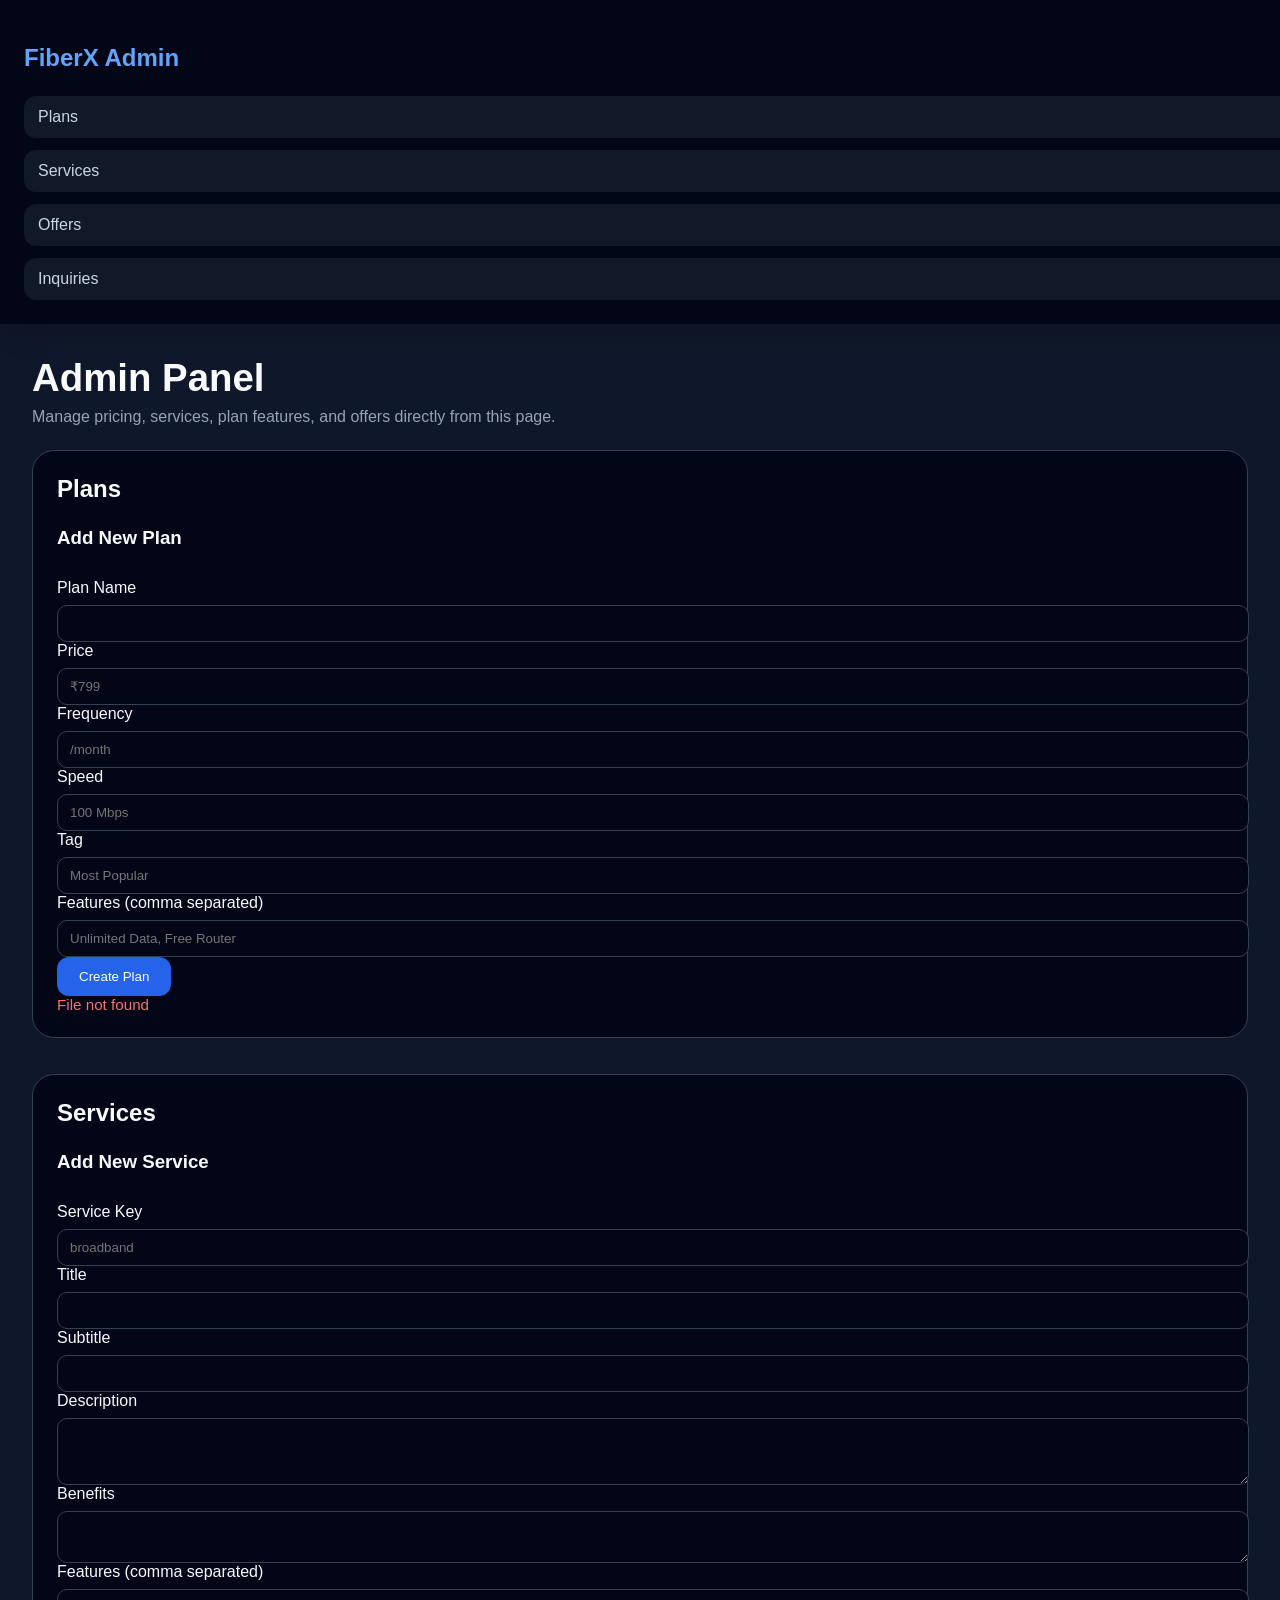
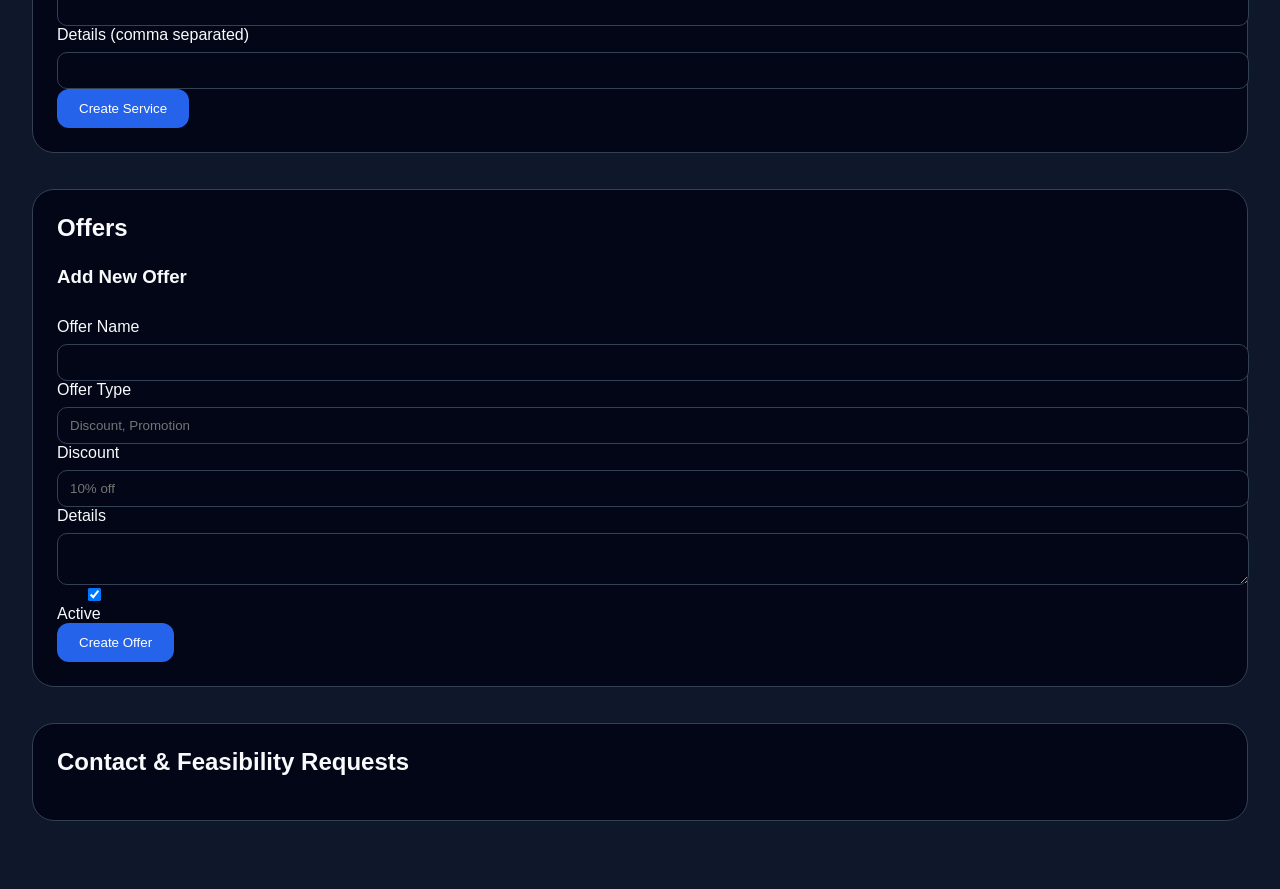
==== frontend/admin.html @ d6146feb "Initial commit" ====
<!DOCTYPE html>
<html lang="en">
<head>
    <meta charset="UTF-8">
    <meta name="viewport" content="width=device-width, initial-scale=1.0">
    <title>FiberX Admin Panel</title>
    <link rel="stylesheet" href="styles/admin.css">
</head>
<body>
<div class="sidebar">
    <h2>FiberX Admin</h2>
    <nav>
        <a href="#plans-section">Plans</a>
        <a href="#services-section">Services</a>
        <a href="#offers-section">Offers</a>
        <a href="#inquiries-section">Inquiries</a>
    </nav>
</div>

<div class="main">
    <div class="admin-header">
        <h1>Admin Panel</h1>
        <p>Manage pricing, services, plan features, and offers directly from this page.</p>
    </div>

    <section class="admin-section" id="plans-section">
        <h2>Plans</h2>
        <div id="plan-list"></div>
        <div class="form-panel">
            <h3>Add New Plan</h3>
            <form id="plan-add-form">
                <div class="form-row">
                    <label>Plan Name</label>
                    <input type="text" id="plan-name" required>
                </div>
                <div class="form-row">
                    <label>Price</label>
                    <input type="text" id="plan-price" placeholder="₹799" required>
                </div>
                <div class="form-row">
                    <label>Frequency</label>
                    <input type="text" id="plan-frequency" placeholder="/month" required>
                </div>
                <div class="form-row">
                    <label>Speed</label>
                    <input type="text" id="plan-speed" placeholder="100 Mbps" required>
                </div>
                <div class="form-row">
                    <label>Tag</label>
                    <input type="text" id="plan-tag" placeholder="Most Popular">
                </div>
                <div class="form-row">
                    <label>Features (comma separated)</label>
                    <input type="text" id="plan-features" placeholder="Unlimited Data, Free Router">
                </div>
                <button type="submit" class="btn">Create Plan</button>
                <p id="plan-add-status" class="status"></p>
            </form>
        </div>
    </section>

    <section class="admin-section" id="services-section">
        <h2>Services</h2>
        <div id="service-list"></div>
        <div class="form-panel">
            <h3>Add New Service</h3>
            <form id="service-add-form">
                <div class="form-row">
                    <label>Service Key</label>
                    <input type="text" id="service-key" placeholder="broadband" required>
                </div>
                <div class="form-row">
                    <label>Title</label>
                    <input type="text" id="service-title" required>
                </div>
                <div class="form-row">
                    <label>Subtitle</label>
                    <input type="text" id="service-subtitle" required>
                </div>
                <div class="form-row">
                    <label>Description</label>
                    <textarea id="service-description" rows="3"></textarea>
                </div>
                <div class="form-row">
                    <label>Benefits</label>
                    <textarea id="service-benefits" rows="2"></textarea>
                </div>
                <div class="form-row">
                    <label>Features (comma separated)</label>
                    <input type="text" id="service-features">
                </div>
                <div class="form-row">
                    <label>Details (comma separated)</label>
                    <input type="text" id="service-details">
                </div>
                <button type="submit" class="btn">Create Service</button>
                <p id="service-add-status" class="status"></p>
            </form>
        </div>
    </section>

    <section class="admin-section" id="offers-section">
        <h2>Offers</h2>
        <div id="offer-list"></div>
        <div class="form-panel">
            <h3>Add New Offer</h3>
            <form id="offer-add-form">
                <div class="form-row">
                    <label>Offer Name</label>
                    <input type="text" id="offer-name" required>
                </div>
                <div class="form-row">
                    <label>Offer Type</label>
                    <input type="text" id="offer-type" placeholder="Discount, Promotion">
                </div>
                <div class="form-row">
                    <label>Discount</label>
                    <input type="text" id="offer-discount" placeholder="10% off">
                </div>
                <div class="form-row">
                    <label>Details</label>
                    <textarea id="offer-details" rows="2"></textarea>
                </div>
                <div class="form-row checkbox-row">
                    <label><input type="checkbox" id="offer-active" checked> Active</label>
                </div>
                <button type="submit" class="btn">Create Offer</button>
                <p id="offer-add-status" class="status"></p>
            </form>
        </div>
    </section>

    <section class="admin-section" id="inquiries-section">
        <h2>Contact & Feasibility Requests</h2>
        <div id="inquiry-list"></div>
    </section>
</div>

<script src="js/admin.js"></script>
</body>
</html>
---- frontend/styles/admin.css ----
body {
    margin: 0;
    font-family: Inter, Arial, sans-serif;
    background: #0f172a;
    color: #f8fafc;
    min-width: 1200px;
}

.sidebar {
    width: 250px;
    height: 100vh;
    background: #020617;
    position: fixed;
    padding: 24px;
    box-shadow: 4px 0 30px rgba(0, 0, 0, 0.25);
}

.sidebar h2 {
    color: #60a5fa;
    margin-bottom: 24px;
}

.sidebar nav {
    display: flex;
    flex-direction: column;
    gap: 12px;
}

.sidebar nav a {
    color: #cbd5e1;
    text-decoration: none;
    padding: 12px 14px;
    border-radius: 12px;
    background: #111827;
    transition: background 0.2s ease;
}

.sidebar nav a:hover {
    background: #1e293b;
}

.main {
    margin-left: 290px;
    padding: 32px;
    max-width: 1400px;
}

.admin-header h1 {
    margin: 0 0 8px;
    font-size: 2.4rem;
}

.admin-header p {
    margin: 0 0 24px;
    color: #94a3b8;
}

.admin-section {
    margin-bottom: 36px;
    padding: 24px;
    background: #020617;
    border: 1px solid #334155;
    border-radius: 22px;
}

.admin-section h2 {
    margin-top: 0;
    color: #f8fafc;
}

.admin-table {
    width: 100%;
    border-collapse: collapse;
    margin-top: 18px;
}

.admin-table th,
.admin-table td {
    border: 1px solid #334155;
    padding: 14px 12px;
    vertical-align: top;
}

.admin-table th {
    background: #0f172a;
    color: #cbd5e1;
    text-align: left;
}

.admin-table input,
.admin-table textarea,
.form-panel input,
.form-panel textarea,
.form-panel select {
    width: 100%;
    padding: 10px 12px;
    border-radius: 10px;
    border: 1px solid #334155;
    background: #020617;
    color: #e2e8f0;
}

.form-panel {
    margin-top: 24px;
    display: grid;
    gap: 18px;
}

.form-panel h3 {
    margin: 0 0 12px;
}

.form-row {
    display: grid;
    gap: 8px;
}

.form-row.checkbox-row {
    align-items: center;
    grid-template-columns: auto 1fr;
}

.btn {
    display: inline-flex;
    align-items: center;
    justify-content: center;
    border: none;
    border-radius: 12px;
    background: #2563eb;
    color: white;
    padding: 12px 22px;
    cursor: pointer;
    transition: background 0.2s ease;
}

.btn:hover {
    background: #1d4ed8;
}

.btn.secondary {
    background: #334155;
}

.btn.small {
    padding: 8px 14px;
    font-size: 0.95rem;
}

.status,
.message,
.error {
    margin: 0;
    font-size: 0.95rem;
}

.status {
    color: #94a3b8;
}

.message {
    color: #4ade80;
}

.error {
    color: #f87171;
}

@media (max-width: 1300px) {
    body {
        min-width: auto;
    }

    .main {
        margin-left: 0;
    }

    .sidebar {
        position: relative;
        width: 100%;
        height: auto;
    }
}
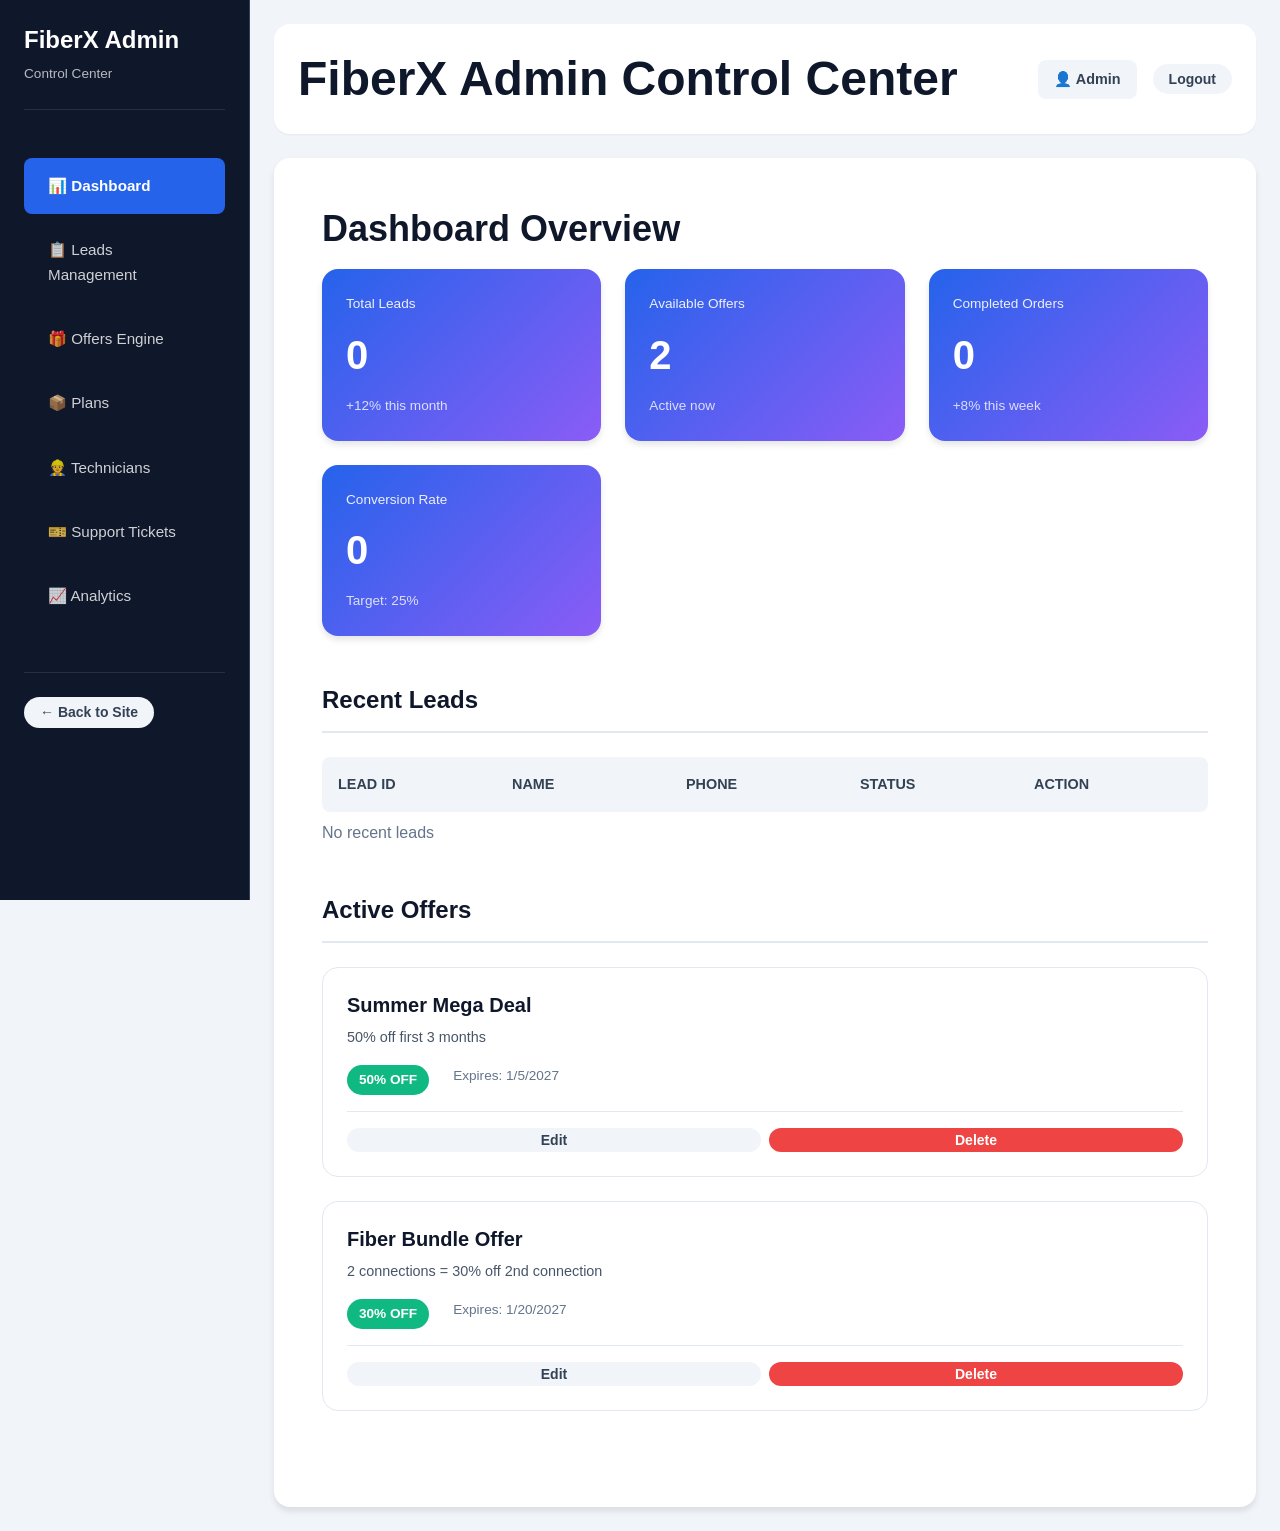
==== commit 27fc09f4: "just trying" ====
--- a/frontend/admin.html
+++ b/frontend/admin.html
@@ -1,141 +1,203 @@
 <!DOCTYPE html>
 <html lang="en">
 <head>
-    <meta charset="UTF-8">
-    <meta name="viewport" content="width=device-width, initial-scale=1.0">
-    <title>FiberX Admin Panel</title>
-    <link rel="stylesheet" href="styles/admin.css">
+  <meta charset="UTF-8">
+  <meta name="viewport" content="width=device-width, initial-scale=1.0">
+  <title>Admin Control Center - FiberX Broadband</title>
+  <link rel="stylesheet" href="styles/style.css">
+  <link rel="stylesheet" href="styles/admin.css">
 </head>
-<body>
-<div class="sidebar">
-    <h2>FiberX Admin</h2>
-    <nav>
-        <a href="#plans-section">Plans</a>
-        <a href="#services-section">Services</a>
-        <a href="#offers-section">Offers</a>
-        <a href="#inquiries-section">Inquiries</a>
-    </nav>
-</div>
-
-<div class="main">
-    <div class="admin-header">
-        <h1>Admin Panel</h1>
-        <p>Manage pricing, services, plan features, and offers directly from this page.</p>
-    </div>
-
-    <section class="admin-section" id="plans-section">
-        <h2>Plans</h2>
-        <div id="plan-list"></div>
-        <div class="form-panel">
-            <h3>Add New Plan</h3>
-            <form id="plan-add-form">
-                <div class="form-row">
-                    <label>Plan Name</label>
-                    <input type="text" id="plan-name" required>
+<body data-page="admin" class="admin-page">
+  <div class="admin-layout">
+    <!-- Sidebar -->
+    <aside class="admin-sidebar">
+      <div class="sidebar-header">
+        <h2 class="sidebar-logo">FiberX Admin</h2>
+        <p class="sidebar-subtitle">Control Center</p>
+      </div>
+
+      <nav class="sidebar-nav">
+        <a href="#" onclick="switchTab('dashboard')" class="nav-item active" data-tab="dashboard">
+          📊 Dashboard
+        </a>
+        <a href="#" onclick="switchTab('leads')" class="nav-item" data-tab="leads">
+          📋 Leads Management
+        </a>
+        <a href="#" onclick="switchTab('offers')" class="nav-item" data-tab="offers">
+          🎁 Offers Engine
+        </a>
+        <a href="#" onclick="switchTab('plans')" class="nav-item" data-tab="plans">
+          📦 Plans
+        </a>
+        <a href="#" onclick="switchTab('technicians')" class="nav-item" data-tab="technicians">
+          👷 Technicians
+        </a>
+        <a href="#" onclick="switchTab('tickets')" class="nav-item" data-tab="tickets">
+          🎫 Support Tickets
+        </a>
+        <a href="#" onclick="switchTab('analytics')" class="nav-item" data-tab="analytics">
+          📈 Analytics
+        </a>
+      </nav>
+
+      <div class="sidebar-footer">
+        <a href="index.html" class="btn-small">← Back to Site</a>
+      </div>
+    </aside>
+
+    <!-- Main Content -->
+    <main class="admin-main">
+      <div class="admin-header">
+        <div class="header-top">
+          <h1>FiberX Admin Control Center</h1>
+          <div class="admin-user">
+            <span class="user-badge">👤 Admin</span>
+            <a href="index.html" class="btn-small">Logout</a>
+          </div>
+        </div>
+      </div>
+
+      <div class="admin-content">
+        <!-- Dashboard Tab -->
+        <div id="dashboard" class="tab-content active">
+          <h2>Dashboard Overview</h2>
+          <div class="dashboard-grid">
+            <div class="stat-card">
+              <div class="stat-label">Total Leads</div>
+              <div class="stat-value" id="statTotalLeads">0</div>
+              <div class="stat-trend">+12% this month</div>
+            </div>
+            <div class="stat-card">
+              <div class="stat-label">Available Offers</div>
+              <div class="stat-value" id="statActiveOffers">0</div>
+              <div class="stat-trend">Active now</div>
+            </div>
+            <div class="stat-card">
+              <div class="stat-label">Completed Orders</div>
+              <div class="stat-value" id="statCompletedJobs">0</div>
+              <div class="stat-trend">+8% this week</div>
+            </div>
+            <div class="stat-card">
+              <div class="stat-label">Conversion Rate</div>
+              <div class="stat-value" id="statConversionRate">0%</div>
+              <div class="stat-trend">Target: 25%</div>
+            </div>
+          </div>
+
+          <div class="dashboard-section">
+            <h3>Recent Leads</h3>
+            <div id="recentLeads"></div>
+          </div>
+
+          <div class="dashboard-section">
+            <h3>Active Offers</h3>
+            <div id="activeOffers"></div>
+          </div>
+        </div>
+
+        <!-- Leads Management Tab -->
+        <div id="leads" class="tab-content">
+          <div class="tab-header">
+            <h2>Leads Management</h2>
+            <button class="btn-primary" onclick="showLeadFilters()">🔍 Filter</button>
+          </div>
+
+          <div id="leadsTable"></div>
+        </div>
+
+        <!-- Offers Engine Tab -->
+        <div id="offers" class="tab-content">
+          <div class="tab-header">
+            <h2>Offer Management</h2>
+            <button class="btn-primary" onclick="showCreateOfferForm()">+ New Offer</button>
+          </div>
+
+          <div id="offersTable"></div>
+          <div id="createOfferForm" class="form-modal hidden"></div>
+        </div>
+
+        <!-- Plans Tab -->
+        <div id="plans" class="tab-content">
+          <div class="tab-header">
+            <h2>Plan Management</h2>
+            <button class="btn-primary" onclick="showCreatePlanForm()">+ New Plan</button>
+          </div>
+
+          <div id="plansTable"></div>
+        </div>
+
+        <!-- Technicians Tab -->
+        <div id="technicians" class="tab-content">
+          <div class="tab-header">
+            <h2>Technician Management</h2>
+            <button class="btn-primary" onclick="showAssignJobForm()">+ Assign Job</button>
+          </div>
+
+          <div id="techniciansTable"></div>
+        </div>
+
+        <!-- Tickets Tab -->
+        <div id="tickets" class="tab-content">
+          <div class="tab-header">
+            <h2>Support Tickets</h2>
+          </div>
+
+          <div id="ticketsTable"></div>
+        </div>
+
+        <!-- Analytics Tab -->
+        <div id="analytics" class="tab-content">
+          <h2>Analytics & Reports</h2>
+
+          <div class="analytics-grid">
+            <div class="analytics-card">
+              <h3>Lead Trends (7 Days)</h3>
+              <div id="leadChart" class="chart-placeholder">
+                <p>Chart visualization would appear here</p>
+              </div>
+            </div>
+
+            <div class="analytics-card">
+              <h3>Conversion Pipeline</h3>
+              <div id="conversionChart" class="chart-placeholder">
+                <p>New → Checking → Available → Completed</p>
+              </div>
+            </div>
+
+            <div class="analytics-card">
+              <h3>Top Areas by Demand</h3>
+              <div id="areasChart" class="chart-placeholder">
+                <p>Geographic demand analysis</p>
+              </div>
+            </div>
+
+            <div class="analytics-card">
+              <h3>Revenue Metrics</h3>
+              <div class="revenue-metrics">
+                <div class="metric">
+                  <span>Monthly Revenue (Est):</span>
+                  <span class="value">₹5,24,000</span>
                 </div>
-                <div class="form-row">
-                    <label>Price</label>
-                    <input type="text" id="plan-price" placeholder="₹799" required>
+                <div class="metric">
+                  <span>MRR Growth:</span>
+                  <span class="value text-success">+22%</span>
                 </div>
-                <div class="form-row">
-                    <label>Frequency</label>
-                    <input type="text" id="plan-frequency" placeholder="/month" required>
+                <div class="metric">
+                  <span>Customer Lifetime Value:</span>
+                  <span class="value">₹12,500</span>
                 </div>
-                <div class="form-row">
-                    <label>Speed</label>
-                    <input type="text" id="plan-speed" placeholder="100 Mbps" required>
-                </div>
-                <div class="form-row">
-                    <label>Tag</label>
-                    <input type="text" id="plan-tag" placeholder="Most Popular">
-                </div>
-                <div class="form-row">
-                    <label>Features (comma separated)</label>
-                    <input type="text" id="plan-features" placeholder="Unlimited Data, Free Router">
-                </div>
-                <button type="submit" class="btn">Create Plan</button>
-                <p id="plan-add-status" class="status"></p>
-            </form>
-        </div>
-    </section>
-
-    <section class="admin-section" id="services-section">
-        <h2>Services</h2>
-        <div id="service-list"></div>
-        <div class="form-panel">
-            <h3>Add New Service</h3>
-            <form id="service-add-form">
-                <div class="form-row">
-                    <label>Service Key</label>
-                    <input type="text" id="service-key" placeholder="broadband" required>
-                </div>
-                <div class="form-row">
-                    <label>Title</label>
-                    <input type="text" id="service-title" required>
-                </div>
-                <div class="form-row">
-                    <label>Subtitle</label>
-                    <input type="text" id="service-subtitle" required>
-                </div>
-                <div class="form-row">
-                    <label>Description</label>
-                    <textarea id="service-description" rows="3"></textarea>
-                </div>
-                <div class="form-row">
-                    <label>Benefits</label>
-                    <textarea id="service-benefits" rows="2"></textarea>
-                </div>
-                <div class="form-row">
-                    <label>Features (comma separated)</label>
-                    <input type="text" id="service-features">
-                </div>
-                <div class="form-row">
-                    <label>Details (comma separated)</label>
-                    <input type="text" id="service-details">
-                </div>
-                <button type="submit" class="btn">Create Service</button>
-                <p id="service-add-status" class="status"></p>
-            </form>
-        </div>
-    </section>
-
-    <section class="admin-section" id="offers-section">
-        <h2>Offers</h2>
-        <div id="offer-list"></div>
-        <div class="form-panel">
-            <h3>Add New Offer</h3>
-            <form id="offer-add-form">
-                <div class="form-row">
-                    <label>Offer Name</label>
-                    <input type="text" id="offer-name" required>
-                </div>
-                <div class="form-row">
-                    <label>Offer Type</label>
-                    <input type="text" id="offer-type" placeholder="Discount, Promotion">
-                </div>
-                <div class="form-row">
-                    <label>Discount</label>
-                    <input type="text" id="offer-discount" placeholder="10% off">
-                </div>
-                <div class="form-row">
-                    <label>Details</label>
-                    <textarea id="offer-details" rows="2"></textarea>
-                </div>
-                <div class="form-row checkbox-row">
-                    <label><input type="checkbox" id="offer-active" checked> Active</label>
-                </div>
-                <button type="submit" class="btn">Create Offer</button>
-                <p id="offer-add-status" class="status"></p>
-            </form>
-        </div>
-    </section>
-
-    <section class="admin-section" id="inquiries-section">
-        <h2>Contact & Feasibility Requests</h2>
-        <div id="inquiry-list"></div>
-    </section>
-</div>
-
-<script src="js/admin.js"></script>
+              </div>
+            </div>
+          </div>
+        </div>
+      </div>
+    </main>
+  </div>
+
+  <!-- Modals -->
+  <div id="offerModal" class="modal hidden"></div>
+
+  <script src="js/app.js"></script>
+  <script src="js/admin.js"></script>
 </body>
-</html>
+</html>
--- a/frontend/styles/style.css
+++ b/frontend/styles/style.css
@@ -0,0 +1,904 @@
+/**
+ * FiberX Broadband - Base Stylesheet
+ * Modern, responsive design with glassmorphism & gradients
+ */
+
+* {
+  margin: 0;
+  padding: 0;
+  box-sizing: border-box;
+}
+
+:root {
+  /* Colors */
+  --primary: #2563eb;
+  --primary-dark: #1e40af;
+  --primary-light: #3b82f6;
+  --secondary: #8b5cf6;
+  --accent: #ec4899;
+  --success: #10b981;
+  --warning: #f59e0b;
+  --danger: #ef4444;
+  --dark: #0f172a;
+  --light: #f8fafc;
+  --gray-100: #f1f5f9;
+  --gray-200: #e2e8f0;
+  --gray-300: #cbd5e1;
+  --gray-400: #94a3b8;
+  --gray-500: #64748b;
+  --gray-600: #475569;
+  --gray-700: #334155;
+
+  /* Gradients */
+  --gradient-primary: linear-gradient(135deg, #2563eb 0%, #8b5cf6 100%);
+  --gradient-secondary: linear-gradient(135deg, #8b5cf6 0%, #ec4899 100%);
+  --gradient-dark: linear-gradient(135deg, #0f172a 0%, #334155 100%);
+
+  /* Spacing */
+  --spacing-xs: 0.25rem;
+  --spacing-sm: 0.5rem;
+  --spacing-md: 1rem;
+  --spacing-lg: 1.5rem;
+  --spacing-xl: 2rem;
+  --spacing-2xl: 3rem;
+  --spacing-3xl: 4rem;
+
+  /* Typography */
+  --font-primary: 'Segoe UI', Tahoma, Geneva, Verdana, sans-serif;
+  --font-mono: 'Monaco', 'Menlo', monospace;
+
+  /* Shadows */
+  --shadow-sm: 0 1px 2px rgba(0, 0, 0, 0.05);
+  --shadow-md: 0 4px 6px rgba(0, 0, 0, 0.1);
+  --shadow-lg: 0 10px 15px rgba(0, 0, 0, 0.1);
+  --shadow-xl: 0 20px 25px rgba(0, 0, 0, 0.1);
+
+  /* Border Radius */
+  --radius-sm: 0.375rem;
+  --radius-md: 0.5rem;
+  --radius-lg: 1rem;
+  --radius-xl: 1.5rem;
+  --radius-full: 9999px;
+
+  /* Transitions */
+  --transition-fast: 150ms ease-in-out;
+  --transition-base: 200ms ease-in-out;
+  --transition-slow: 300ms ease-in-out;
+}
+
+html {
+  scroll-behavior: smooth;
+}
+
+body {
+  font-family: var(--font-primary);
+  color: var(--gray-700);
+  background-color: var(--light);
+  line-height: 1.6;
+  overflow-x: hidden;
+}
+
+/* ============================================
+   TYPOGRAPHY
+   ============================================ */
+
+h1, h2, h3, h4, h5, h6 {
+  font-weight: 700;
+  color: var(--dark);
+  line-height: 1.3;
+  margin-bottom: var(--spacing-md);
+}
+
+h1 {
+  font-size: 3rem;
+  @media (max-width: 768px) {
+    font-size: 2rem;
+  }
+}
+
+h2 {
+  font-size: 2.25rem;
+  @media (max-width: 768px) {
+    font-size: 1.75rem;
+  }
+}
+
+h3 {
+  font-size: 1.5rem;
+  @media (max-width: 768px) {
+    font-size: 1.25rem;
+  }
+}
+
+h4 {
+  font-size: 1.25rem;
+}
+
+p {
+  color: var(--gray-600);
+  margin-bottom: var(--spacing-md);
+}
+
+a {
+  color: var(--primary);
+  text-decoration: none;
+  transition: color var(--transition-base);
+}
+
+a:hover {
+  color: var(--primary-dark);
+}
+
+/* ============================================
+   HEADER & NAVIGATION
+   ============================================ */
+
+.header {
+  background: rgba(255, 255, 255, 0.95);
+  backdrop-filter: blur(10px);
+  border-bottom: 1px solid rgba(0, 0, 0, 0.1);
+  position: sticky;
+  top: 0;
+  z-index: 1000;
+  box-shadow: var(--shadow-sm);
+}
+
+.nav-container {
+  max-width: 1400px;
+  margin: 0 auto;
+  padding: var(--spacing-md) var(--spacing-lg);
+  display: flex;
+  justify-content: space-between;
+  align-items: center;
+  gap: var(--spacing-xl);
+  flex-wrap: wrap;
+}
+
+.logo {
+  font-size: 1.5rem;
+  font-weight: 700;
+  background: var(--gradient-primary);
+  -webkit-background-clip: text;
+  -webkit-text-fill-color: transparent;
+  background-clip: text;
+}
+
+.logo a {
+  color: var(--primary);
+}
+
+.nav-links {
+  display: flex;
+  gap: var(--spacing-xl);
+  align-items: center;
+  flex-wrap: wrap;
+}
+
+.nav-links a {
+  color: var(--gray-700);
+  font-weight: 500;
+  transition: color var(--transition-base);
+}
+
+.nav-links a:hover {
+  color: var(--primary);
+}
+
+.nav-actions {
+  display: flex;
+  gap: var(--spacing-md);
+  align-items: center;
+}
+
+@media (max-width: 768px) {
+  .nav-links {
+    flex-basis: 100%;
+    gap: var(--spacing-md);
+  }
+
+  .nav-actions {
+    flex-basis: 100%;
+    justify-content: center;
+  }
+}
+
+/* ============================================
+   BUTTONS
+   ============================================ */
+
+.btn-primary,
+.btn-secondary,
+.btn-small,
+.btn-danger {
+  padding: var(--spacing-sm) var(--spacing-xl);
+  border: none;
+  border-radius: var(--radius-lg);
+  font-weight: 600;
+  cursor: pointer;
+  transition: all var(--transition-base);
+  font-size: 1rem;
+  display: inline-block;
+  text-align: center;
+  white-space: nowrap;
+}
+
+.btn-primary {
+  background: var(--gradient-primary);
+  color: white;
+  box-shadow: 0 4px 15px rgba(37, 99, 235, 0.3);
+}
+
+.btn-primary:hover {
+  transform: translateY(-2px);
+  box-shadow: 0 6px 20px rgba(37, 99, 235, 0.4);
+}
+
+.btn-primary:active {
+  transform: translateY(0);
+}
+
+.btn-secondary {
+  background: transparent;
+  color: var(--primary);
+  border: 2px solid var(--primary);
+}
+
+.btn-secondary:hover {
+  background: var(--primary);
+  color: white;
+}
+
+.btn-small {
+  padding: var(--spacing-xs) var(--spacing-md);
+  font-size: 0.875rem;
+  background: var(--gray-100);
+  color: var(--gray-700);
+}
+
+.btn-small:hover {
+  background: var(--gray-200);
+}
+
+.btn-danger {
+  background: var(--danger);
+  color: white;
+}
+
+.btn-danger:hover {
+  background: #dc2626;
+}
+
+button:disabled {
+  opacity: 0.6;
+  cursor: not-allowed;
+}
+
+/* ============================================
+   FORMS
+   ============================================ */
+
+input,
+textarea,
+select {
+  width: 100%;
+  padding: var(--spacing-sm) var(--spacing-md);
+  border: 1px solid var(--gray-300);
+  border-radius: var(--radius-md);
+  font-family: var(--font-primary);
+  font-size: 1rem;
+  transition: all var(--transition-base);
+  background: white;
+}
+
+input:focus,
+textarea:focus,
+select:focus {
+  outline: none;
+  border-color: var(--primary);
+  box-shadow: 0 0 0 3px rgba(37, 99, 235, 0.1);
+}
+
+textarea {
+  resize: vertical;
+  min-height: 120px;
+}
+
+label {
+  display: block;
+  margin-bottom: var(--spacing-sm);
+  font-weight: 500;
+  color: var(--gray-700);
+}
+
+.form-group {
+  margin-bottom: var(--spacing-lg);
+}
+
+.form-error {
+  color: var(--danger);
+  font-size: 0.875rem;
+  margin-top: var(--spacing-xs);
+}
+
+/* ============================================
+   CARDS & CONTAINERS
+   ============================================ */
+
+.card {
+  background: white;
+  border-radius: var(--radius-lg);
+  padding: var(--spacing-lg);
+  box-shadow: var(--shadow-md);
+  transition: all var(--transition-base);
+}
+
+.card:hover {
+  transform: translateY(-4px);
+  box-shadow: var(--shadow-lg);
+}
+
+.container {
+  max-width: 1400px;
+  margin: 0 auto;
+  padding: 0 var(--spacing-lg);
+}
+
+/* ============================================
+   SECTIONS
+   ============================================ */
+
+section {
+  padding: var(--spacing-3xl) 0;
+}
+
+section.dark {
+  background: var(--gradient-dark);
+  color: white;
+}
+
+section.dark h2,
+section.dark h3 {
+  color: white;
+}
+
+/* ============================================
+   GRIDS
+   ============================================ */
+
+.grid {
+  display: grid;
+  gap: var(--spacing-lg);
+  grid-auto-flow: row;
+}
+
+.grid-2 {
+  grid-template-columns: repeat(auto-fit, minmax(300px, 1fr));
+}
+
+.grid-3 {
+  grid-template-columns: repeat(auto-fit, minmax(250px, 1fr));
+}
+
+.grid-4 {
+  grid-template-columns: repeat(auto-fit, minmax(200px, 1fr));
+}
+
+/* ============================================
+   FOOTER
+   ============================================ */
+
+.footer {
+  background: var(--dark);
+  color: white;
+  padding: var(--spacing-3xl) var(--spacing-lg);
+  margin-top: var(--spacing-3xl);
+}
+
+.footer-content {
+  max-width: 1400px;
+  margin: 0 auto;
+  display: grid;
+  grid-template-columns: repeat(auto-fit, minmax(250px, 1fr));
+  gap: var(--spacing-2xl);
+  margin-bottom: var(--spacing-2xl);
+}
+
+.footer-section h4 {
+  color: white;
+  margin-bottom: var(--spacing-md);
+}
+
+.footer-section p {
+  color: rgba(255, 255, 255, 0.7);
+  font-size: 0.9rem;
+  margin-bottom: var(--spacing-sm);
+}
+
+.footer-section ul {
+  list-style: none;
+}
+
+.footer-section ul li {
+  margin-bottom: var(--spacing-sm);
+}
+
+.footer-section a {
+  color: rgba(255, 255, 255, 0.7);
+}
+
+.footer-section a:hover {
+  color: white;
+}
+
+.footer-bottom {
+  border-top: 1px solid rgba(255, 255, 255, 0.1);
+  padding-top: var(--spacing-lg);
+  text-align: center;
+  color: rgba(255, 255, 255, 0.6);
+}
+
+/* ============================================
+   HERO SECTION
+   ============================================ */
+
+.hero {
+  background: var(--gradient-primary);
+  color: white;
+  padding: 6rem var(--spacing-lg);
+  text-align: center;
+  position: relative;
+  overflow: hidden;
+  min-height: 600px;
+  display: flex;
+  align-items: center;
+  justify-content: center;
+}
+
+.hero::before {
+  content: '';
+  position: absolute;
+  top: 0;
+  left: 0;
+  right: 0;
+  bottom: 0;
+  background: url('data:image/svg+xml,<svg xmlns="http://www.w3.org/2000/svg" viewBox="0 0 100 100"><circle cx="10" cy="10" r="2" fill="rgba(255,255,255,0.1)"/><circle cx="30" cy="40" r="1.5" fill="rgba(255,255,255,0.1)"/><circle cx="60" cy="20" r="2" fill="rgba(255,255,255,0.1)"/><circle cx="80" cy="60" r="1.5" fill="rgba(255,255,255,0.1)"/></svg>');
+  opacity: 0.3;
+}
+
+.hero-content {
+  position: relative;
+  z-index: 2;
+  max-width: 900px;
+}
+
+.hero h1 {
+  color: white;
+  font-size: 3.5rem;
+  margin-bottom: var(--spacing-lg);
+  animation: slideInDown 0.8s ease-out;
+}
+
+.hero p {
+  font-size: 1.25rem;
+  margin-bottom: var(--spacing-2xl);
+  color: rgba(255, 255, 255, 0.9);
+  animation: slideInUp 0.8s ease-out 0.2s forwards;
+  opacity: 0;
+}
+
+.hero-buttons {
+  display: flex;
+  gap: var(--spacing-lg);
+  justify-content: center;
+  flex-wrap: wrap;
+  animation: slideInUp 0.8s ease-out 0.4s forwards;
+  opacity: 0;
+}
+
+@keyframes slideInDown {
+  from {
+    opacity: 0;
+    transform: translateY(-30px);
+  }
+  to {
+    opacity: 1;
+    transform: translateY(0);
+  }
+}
+
+@keyframes slideInUp {
+  from {
+    opacity: 0;
+    transform: translateY(30px);
+  }
+  to {
+    opacity: 1;
+    transform: translateY(0);
+  }
+}
+
+/* ============================================
+   OFFER BANNER
+   ============================================ */
+
+.offer-banner {
+  background: var(--gradient-secondary);
+  color: white;
+  padding: var(--spacing-md) var(--spacing-lg);
+  display: flex;
+  justify-content: space-between;
+  align-items: center;
+  border-radius: var(--radius-lg);
+  margin-bottom: var(--spacing-xl);
+  animation: slideDown 0.5s ease-out;
+}
+
+@keyframes slideDown {
+  from {
+    opacity: 0;
+    transform: translateY(-20px);
+  }
+  to {
+    opacity: 1;
+    transform: translateY(0);
+  }
+}
+
+.offer-banner-content {
+  display: flex;
+  gap: var(--spacing-md);
+  align-items: center;
+  flex: 1;
+}
+
+.offer-label {
+  font-weight: 600;
+}
+
+.offer-text {
+  font-size: 0.95rem;
+}
+
+.offer-banner-cta {
+  background: white;
+  color: var(--secondary);
+  padding: var(--spacing-sm) var(--spacing-lg);
+  border: none;
+  border-radius: var(--radius-full);
+  font-weight: 600;
+  cursor: pointer;
+  transition: all var(--transition-base);
+  white-space: nowrap;
+}
+
+.offer-banner-cta:hover {
+  transform: scale(1.05);
+}
+
+/* ============================================
+   MODALS & POPUPS
+   ============================================ */
+
+.offer-modal-overlay {
+  position: fixed;
+  top: 0;
+  left: 0;
+  right: 0;
+  bottom: 0;
+  background: rgba(0, 0, 0, 0.7);
+  display: flex;
+  align-items: center;
+  justify-content: center;
+  z-index: 2000;
+  animation: fadeIn 0.3s ease-out;
+}
+
+@keyframes fadeIn {
+  from {
+    opacity: 0;
+  }
+  to {
+    opacity: 1;
+  }
+}
+
+.offer-modal {
+  background: white;
+  border-radius: var(--radius-xl);
+  padding: var(--spacing-2xl);
+  max-width: 500px;
+  position: relative;
+  animation: scaleIn 0.3s ease-out;
+  box-shadow: var(--shadow-xl);
+}
+
+@keyframes scaleIn {
+  from {
+    opacity: 0;
+    transform: scale(0.9);
+  }
+  to {
+    opacity: 1;
+    transform: scale(1);
+  }
+}
+
+.modal-close {
+  position: absolute;
+  top: var(--spacing-md);
+  right: var(--spacing-md);
+  background: none;
+  border: none;
+  font-size: 2rem;
+  cursor: pointer;
+  color: var(--gray-400);
+  transition: color var(--transition-base);
+}
+
+.modal-close:hover {
+  color: var(--gray-700);
+}
+
+.offer-modal-content {
+  text-align: center;
+}
+
+.offer-badge {
+  display: inline-block;
+  background: var(--gradient-secondary);
+  color: white;
+  padding: var(--spacing-xs) var(--spacing-md);
+  border-radius: var(--radius-full);
+  font-size: 0.75rem;
+  font-weight: 600;
+  margin-bottom: var(--spacing-md);
+}
+
+.offer-discount {
+  font-size: 3rem;
+  font-weight: 700;
+  background: var(--gradient-primary);
+  -webkit-background-clip: text;
+  -webkit-text-fill-color: transparent;
+  background-clip: text;
+  margin: var(--spacing-lg) 0;
+}
+
+/* ============================================
+   TOAST NOTIFICATIONS
+   ============================================ */
+
+.toast {
+  position: fixed;
+  bottom: var(--spacing-lg);
+  right: var(--spacing-lg);
+  padding: var(--spacing-md) var(--spacing-lg);
+  border-radius: var(--radius-lg);
+  color: white;
+  display: flex;
+  align-items: center;
+  justify-content: space-between;
+  gap: var(--spacing-md);
+  box-shadow: var(--shadow-lg);
+  animation: slideInRight 0.3s ease-out;
+  max-width: 400px;
+  z-index: 3000;
+}
+
+@keyframes slideInRight {
+  from {
+    opacity: 0;
+    transform: translateX(100px);
+  }
+  to {
+    opacity: 1;
+    transform: translateX(0);
+  }
+}
+
+.toast-info {
+  background: var(--primary);
+}
+
+.toast-success {
+  background: var(--success);
+}
+
+.toast-warning {
+  background: var(--warning);
+}
+
+.toast-error {
+  background: var(--danger);
+}
+
+.toast-close {
+  background: none;
+  border: none;
+  color: white;
+  cursor: pointer;
+  font-size: 1.25rem;
+  line-height: 1;
+}
+
+/* ============================================
+   LOADING ANIMATION
+   ============================================ */
+
+.loading {
+  display: inline-block;
+  width: 20px;
+  height: 20px;
+  border: 3px solid rgba(0, 0, 0, 0.1);
+  border-radius: 50%;
+  border-top-color: var(--primary);
+  animation: spin 1s linear infinite;
+}
+
+@keyframes spin {
+  to {
+    transform: rotate(360deg);
+  }
+}
+
+.loader {
+  display: flex;
+  justify-content: center;
+  align-items: center;
+  padding: var(--spacing-2xl);
+}
+
+/* ============================================
+   RESPONSIVE
+   ============================================ */
+
+@media (max-width: 768px) {
+  body {
+    font-size: 0.95rem;
+  }
+
+  .hero h1 {
+    font-size: 2rem;
+  }
+
+  .hero-buttons {
+    flex-direction: column;
+  }
+
+  .btn-primary,
+  .btn-secondary {
+    width: 100%;
+  }
+
+  section {
+    padding: var(--spacing-2xl) 0;
+  }
+
+  .container {
+    padding: 0 var(--spacing-md);
+  }
+}
+
+/* ============================================
+   UTILITY CLASSES
+   ============================================ */
+
+.text-center {
+  text-align: center;
+}
+
+.text-primary {
+  color: var(--primary);
+}
+
+.text-success {
+  color: var(--success);
+}
+
+.text-danger {
+  color: var(--danger);
+}
+
+.text-muted {
+  color: var(--gray-500);
+}
+
+.mb-0 {
+  margin-bottom: 0;
+}
+
+.mb-1 {
+  margin-bottom: var(--spacing-sm);
+}
+
+.mb-2 {
+  margin-bottom: var(--spacing-md);
+}
+
+.mb-3 {
+  margin-bottom: var(--spacing-lg);
+}
+
+.mt-1 {
+  margin-top: var(--spacing-sm);
+}
+
+.mt-2 {
+  margin-top: var(--spacing-md);
+}
+
+.mt-3 {
+  margin-top: var(--spacing-lg);
+}
+
+.p-1 {
+  padding: var(--spacing-sm);
+}
+
+.p-2 {
+  padding: var(--spacing-md);
+}
+
+.p-3 {
+  padding: var(--spacing-lg);
+}
+
+.flex {
+  display: flex;
+}
+
+.flex-center {
+  display: flex;
+  align-items: center;
+  justify-content: center;
+}
+
+.flex-between {
+  display: flex;
+  justify-content: space-between;
+  align-items: center;
+}
+
+.gap-1 {
+  gap: var(--spacing-sm);
+}
+
+.gap-2 {
+  gap: var(--spacing-md);
+}
+
+.gap-3 {
+  gap: var(--spacing-lg);
+}
+
+.hidden {
+  display: none;
+}
+
+.visible {
+  display: block;
+}
+
+.text-bold {
+  font-weight: 600;
+}
+
+.rounded {
+  border-radius: var(--radius-lg);
+}
+
+.shadow {
+  box-shadow: var(--shadow-lg);
+}
+
+.bg-light {
+  background: var(--light);
+}
+
+.bg-white {
+  background: white;
+}
+
+.border {
+  border: 1px solid var(--gray-300);
+}
--- a/frontend/styles/admin.css
+++ b/frontend/styles/admin.css
@@ -1,183 +1,533 @@
-body {
-    margin: 0;
-    font-family: Inter, Arial, sans-serif;
-    background: #0f172a;
-    color: #f8fafc;
-    min-width: 1200px;
-}
-
-.sidebar {
-    width: 250px;
-    height: 100vh;
-    background: #020617;
-    position: fixed;
-    padding: 24px;
-    box-shadow: 4px 0 30px rgba(0, 0, 0, 0.25);
-}
-
-.sidebar h2 {
-    color: #60a5fa;
-    margin-bottom: 24px;
-}
-
-.sidebar nav {
-    display: flex;
+/**
+ * Admin Dashboard - Admin.css
+ * Styles for the administrative control center
+ */
+
+.admin-page {
+  background: var(--gray-100);
+  display: flex;
+  min-height: 100vh;
+}
+
+.admin-layout {
+  display: flex;
+  width: 100%;
+  gap: 0;
+}
+
+/* ============================================
+   SIDEBAR
+   ============================================ */
+
+.admin-sidebar {
+  width: 250px;
+  background: var(--dark);
+  color: white;
+  padding: var(--spacing-lg);
+  position: sticky;
+  top: 0;
+  height: 100vh;
+  overflow-y: auto;
+  border-right: 1px solid var(--gray-700);
+}
+
+.sidebar-header {
+  margin-bottom: var(--spacing-2xl);
+  padding-bottom: var(--spacing-lg);
+  border-bottom: 1px solid rgba(255, 255, 255, 0.1);
+}
+
+.sidebar-logo {
+  font-size: 1.5rem;
+  font-weight: 700;
+  color: white;
+  margin: 0;
+  margin-bottom: var(--spacing-sm);
+}
+
+.sidebar-subtitle {
+  font-size: 0.85rem;
+  color: rgba(255, 255, 255, 0.7);
+  margin: 0;
+}
+
+.sidebar-nav {
+  display: flex;
+  flex-direction: column;
+  gap: var(--spacing-sm);
+  margin-bottom: var(--spacing-2xl);
+}
+
+.nav-item {
+  display: block;
+  padding: var(--spacing-md) var(--spacing-lg);
+  border-radius: var(--radius-md);
+  color: rgba(255, 255, 255, 0.8);
+  transition: all var(--transition-base);
+  cursor: pointer;
+  border: none;
+  background: none;
+  text-align: left;
+  font-size: 0.95rem;
+  font-weight: 500;
+}
+
+.nav-item:hover {
+  background: rgba(255, 255, 255, 0.1);
+  color: white;
+}
+
+.nav-item.active {
+  background: var(--primary);
+  color: white;
+  font-weight: 600;
+}
+
+.sidebar-footer {
+  padding-top: var(--spacing-lg);
+  border-top: 1px solid rgba(255, 255, 255, 0.1);
+}
+
+/* ============================================
+   MAIN CONTENT
+   ============================================ */
+
+.admin-main {
+  flex: 1;
+  overflow: auto;
+  padding: var(--spacing-lg);
+}
+
+.admin-header {
+  background: white;
+  padding: var(--spacing-lg);
+  border-radius: var(--radius-lg);
+  margin-bottom: var(--spacing-lg);
+  box-shadow: var(--shadow-sm);
+}
+
+.header-top {
+  display: flex;
+  justify-content: space-between;
+  align-items: center;
+  gap: var(--spacing-lg);
+}
+
+.header-top h1 {
+  margin: 0;
+  color: var(--dark);
+}
+
+.admin-user {
+  display: flex;
+  align-items: center;
+  gap: var(--spacing-md);
+}
+
+.user-badge {
+  background: var(--gray-100);
+  padding: var(--spacing-sm) var(--spacing-md);
+  border-radius: var(--radius-md);
+  font-size: 0.9rem;
+  font-weight: 600;
+  color: var(--gray-700);
+}
+
+.admin-content {
+  background: white;
+  border-radius: var(--radius-lg);
+  padding: var(--spacing-2xl);
+  box-shadow: var(--shadow-md);
+}
+
+/* ============================================
+   TAB CONTENT
+   ============================================ */
+
+.tab-content {
+  display: none;
+  animation: fadeIn 0.3s ease-out;
+}
+
+.tab-content.active {
+  display: block;
+}
+
+@keyframes fadeIn {
+  from {
+    opacity: 0;
+  }
+  to {
+    opacity: 1;
+  }
+}
+
+.tab-header {
+  display: flex;
+  justify-content: space-between;
+  align-items: center;
+  margin-bottom: var(--spacing-2xl);
+  padding-bottom: var(--spacing-lg);
+  border-bottom: 2px solid var(--gray-200);
+}
+
+.tab-header h2 {
+  margin: 0;
+  color: var(--dark);
+}
+
+/* ============================================
+   DASHBOARD GRID
+   ============================================ */
+
+.dashboard-grid {
+  display: grid;
+  grid-template-columns: repeat(auto-fit, minmax(220px, 1fr));
+  gap: var(--spacing-lg);
+  margin-bottom: var(--spacing-2xl);
+}
+
+.stat-card {
+  background: linear-gradient(135deg, var(--primary) 0%, var(--secondary) 100%);
+  color: white;
+  padding: var(--spacing-lg);
+  border-radius: var(--radius-lg);
+  box-shadow: var(--shadow-md);
+}
+
+.stat-label {
+  font-size: 0.85rem;
+  opacity: 0.9;
+  margin-bottom: var(--spacing-sm);
+}
+
+.stat-value {
+  font-size: 2.5rem;
+  font-weight: 700;
+  margin-bottom: var(--spacing-sm);
+}
+
+.stat-trend {
+  font-size: 0.85rem;
+  opacity: 0.8;
+}
+
+.dashboard-section {
+  margin-bottom: var(--spacing-2xl);
+}
+
+.dashboard-section h3 {
+  margin-bottom: var(--spacing-lg);
+  color: var(--dark);
+  border-bottom: 2px solid var(--gray-200);
+  padding-bottom: var(--spacing-md);
+}
+
+/* ============================================
+   TABLES
+   ============================================ */
+
+.table {
+  width: 100%;
+  border-collapse: collapse;
+}
+
+.table-header {
+  display: grid;
+  grid-template-columns: repeat(auto-fit, minmax(100px, 1fr));
+  gap: var(--spacing-md);
+  padding: var(--spacing-md);
+  background: var(--gray-100);
+  border-radius: var(--radius-md);
+  font-weight: 600;
+  color: var(--gray-700);
+  margin-bottom: var(--spacing-sm);
+  font-size: 0.9rem;
+  text-transform: uppercase;
+}
+
+.table-row {
+  display: grid;
+  grid-template-columns: repeat(auto-fit, minmax(100px, 1fr));
+  gap: var(--spacing-md);
+  padding: var(--spacing-md);
+  border-bottom: 1px solid var(--gray-200);
+  align-items: center;
+  transition: all var(--transition-base);
+}
+
+.table-row:hover {
+  background: var(--light);
+}
+
+.col {
+  word-break: break-word;
+  font-size: 0.9rem;
+}
+
+/* ============================================
+   BADGES
+   ============================================ */
+
+.badge {
+  display: inline-block;
+  padding: 0.25rem 0.75rem;
+  border-radius: var(--radius-full);
+  font-size: 0.75rem;
+  font-weight: 600;
+  background: var(--gray-200);
+  color: var(--gray-700);
+}
+
+.badge.success {
+  background: rgba(16, 185, 129, 0.1);
+  color: var(--success);
+}
+
+.badge.danger {
+  background: rgba(239, 68, 68, 0.1);
+  color: var(--danger);
+}
+
+.badge.warning {
+  background: rgba(245, 158, 11, 0.1);
+  color: var(--warning);
+}
+
+/* ============================================
+   OFFER CARDS ADMIN
+   ============================================ */
+
+.offer-card-admin {
+  background: white;
+  border: 1px solid var(--gray-200);
+  border-radius: var(--radius-lg);
+  padding: var(--spacing-lg);
+  margin-bottom: var(--spacing-lg);
+  transition: all var(--transition-base);
+}
+
+.offer-card-admin:hover {
+  box-shadow: var(--shadow-md);
+  border-color: var(--primary);
+}
+
+.offer-card-admin h4 {
+  color: var(--dark);
+  margin-bottom: var(--spacing-sm);
+}
+
+.offer-card-admin p {
+  color: var(--gray-600);
+  margin-bottom: var(--spacing-md);
+  font-size: 0.9rem;
+}
+
+.offer-meta {
+  display: flex;
+  gap: var(--spacing-lg);
+  margin-bottom: var(--spacing-md);
+  padding-bottom: var(--spacing-md);
+  border-bottom: 1px solid var(--gray-200);
+}
+
+.discount {
+  background: var(--success);
+  color: white;
+  padding: 0.25rem 0.75rem;
+  border-radius: var(--radius-full);
+  font-weight: 600;
+  font-size: 0.85rem;
+}
+
+.expiry {
+  color: var(--gray-500);
+  font-size: 0.85rem;
+}
+
+.offer-actions {
+  display: flex;
+  gap: var(--spacing-sm);
+}
+
+.offer-actions .btn-small {
+  flex: 1;
+}
+
+/* ============================================
+   FORMS
+   ============================================ */
+
+.form-section {
+  background: var(--light);
+  padding: var(--spacing-lg);
+  border-radius: var(--radius-lg);
+  max-width: 600px;
+}
+
+.form-section h3 {
+  margin-bottom: var(--spacing-lg);
+  color: var(--dark);
+}
+
+.form-group {
+  margin-bottom: var(--spacing-lg);
+}
+
+.form-group label {
+  display: block;
+  margin-bottom: var(--spacing-sm);
+  font-weight: 600;
+  color: var(--gray-700);
+}
+
+.form-group input,
+.form-group textarea {
+  width: 100%;
+  padding: var(--spacing-md);
+  border: 1px solid var(--gray-300);
+  border-radius: var(--radius-md);
+  font-family: var(--font-primary);
+  font-size: 1rem;
+  transition: all var(--transition-base);
+}
+
+.form-group input:focus,
+.form-group textarea:focus {
+  outline: none;
+  border-color: var(--primary);
+  box-shadow: 0 0 0 3px rgba(37, 99, 235, 0.1);
+}
+
+.form-row {
+  display: grid;
+  grid-template-columns: 1fr 1fr;
+  gap: var(--spacing-lg);
+}
+
+.form-section .btn-primary,
+.form-section .btn-secondary {
+  margin-right: var(--spacing-md);
+  margin-top: var(--spacing-md);
+}
+
+/* ============================================
+   ANALYTICS
+   ============================================ */
+
+.analytics-grid {
+  display: grid;
+  grid-template-columns: repeat(auto-fit, minmax(300px, 1fr));
+  gap: var(--spacing-lg);
+}
+
+.analytics-card {
+  background: white;
+  border: 1px solid var(--gray-200);
+  border-radius: var(--radius-lg);
+  padding: var(--spacing-lg);
+}
+
+.analytics-card h3 {
+  color: var(--dark);
+  margin-bottom: var(--spacing-lg);
+}
+
+.chart-placeholder {
+  background: var(--light);
+  border: 2px dashed var(--gray-300);
+  border-radius: var(--radius-md);
+  padding: var(--spacing-2xl);
+  text-align: center;
+  color: var(--gray-500);
+  min-height: 200px;
+  display: flex;
+  align-items: center;
+  justify-content: center;
+}
+
+.revenue-metrics {
+  display: flex;
+  flex-direction: column;
+  gap: var(--spacing-md);
+}
+
+.metric {
+  display: flex;
+  justify-content: space-between;
+  padding: var(--spacing-md);
+  background: var(--light);
+  border-radius: var(--radius-md);
+}
+
+.metric .value {
+  font-weight: 600;
+  color: var(--primary);
+}
+
+.text-success {
+  color: var(--success) !important;
+}
+
+/* ============================================
+   RESPONSIVE
+   ============================================ */
+
+@media (max-width: 1024px) {
+  .admin-sidebar {
+    width: 200px;
+  }
+
+  .dashboard-grid {
+    grid-template-columns: repeat(2, 1fr);
+  }
+}
+
+@media (max-width: 768px) {
+  .admin-layout {
     flex-direction: column;
-    gap: 12px;
-}
-
-.sidebar nav a {
-    color: #cbd5e1;
-    text-decoration: none;
-    padding: 12px 14px;
-    border-radius: 12px;
-    background: #111827;
-    transition: background 0.2s ease;
-}
-
-.sidebar nav a:hover {
-    background: #1e293b;
-}
-
-.main {
-    margin-left: 290px;
-    padding: 32px;
-    max-width: 1400px;
-}
-
-.admin-header h1 {
-    margin: 0 0 8px;
-    font-size: 2.4rem;
-}
-
-.admin-header p {
-    margin: 0 0 24px;
-    color: #94a3b8;
-}
-
-.admin-section {
-    margin-bottom: 36px;
-    padding: 24px;
-    background: #020617;
-    border: 1px solid #334155;
-    border-radius: 22px;
-}
-
-.admin-section h2 {
-    margin-top: 0;
-    color: #f8fafc;
-}
-
-.admin-table {
+  }
+
+  .admin-sidebar {
     width: 100%;
-    border-collapse: collapse;
-    margin-top: 18px;
-}
-
-.admin-table th,
-.admin-table td {
-    border: 1px solid #334155;
-    padding: 14px 12px;
-    vertical-align: top;
-}
-
-.admin-table th {
-    background: #0f172a;
-    color: #cbd5e1;
-    text-align: left;
-}
-
-.admin-table input,
-.admin-table textarea,
-.form-panel input,
-.form-panel textarea,
-.form-panel select {
-    width: 100%;
-    padding: 10px 12px;
-    border-radius: 10px;
-    border: 1px solid #334155;
-    background: #020617;
-    color: #e2e8f0;
-}
-
-.form-panel {
-    margin-top: 24px;
-    display: grid;
-    gap: 18px;
-}
-
-.form-panel h3 {
-    margin: 0 0 12px;
-}
-
-.form-row {
-    display: grid;
-    gap: 8px;
-}
-
-.form-row.checkbox-row {
-    align-items: center;
-    grid-template-columns: auto 1fr;
-}
-
-.btn {
-    display: inline-flex;
-    align-items: center;
-    justify-content: center;
-    border: none;
-    border-radius: 12px;
-    background: #2563eb;
-    color: white;
-    padding: 12px 22px;
-    cursor: pointer;
-    transition: background 0.2s ease;
-}
-
-.btn:hover {
-    background: #1d4ed8;
-}
-
-.btn.secondary {
-    background: #334155;
-}
-
-.btn.small {
-    padding: 8px 14px;
-    font-size: 0.95rem;
-}
-
-.status,
-.message,
-.error {
-    margin: 0;
-    font-size: 0.95rem;
-}
-
-.status {
-    color: #94a3b8;
-}
-
-.message {
-    color: #4ade80;
-}
-
-.error {
-    color: #f87171;
-}
-
-@media (max-width: 1300px) {
-    body {
-        min-width: auto;
-    }
-
-    .main {
-        margin-left: 0;
-    }
-
-    .sidebar {
-        position: relative;
-        width: 100%;
-        height: auto;
-    }
-}
-
+    height: auto;
+    position: relative;
+  }
+
+  .admin-main {
+    padding: var(--spacing-md);
+  }
+
+  .admin-content {
+    padding: var(--spacing-lg);
+  }
+
+  .header-top {
+    flex-direction: column;
+    align-items: flex-start;
+  }
+
+  .dashboard-grid {
+    grid-template-columns: 1fr;
+  }
+
+  .table-header,
+  .table-row {
+    grid-template-columns: 1fr;
+    gap: 0;
+  }
+
+  .col::before {
+    content: attr(data-label);
+    font-weight: 600;
+    color: var(--gray-700);
+  }
+
+  .form-row {
+    grid-template-columns: 1fr;
+  }
+
+  .analytics-grid {
+    grid-template-columns: 1fr;
+  }
+}
